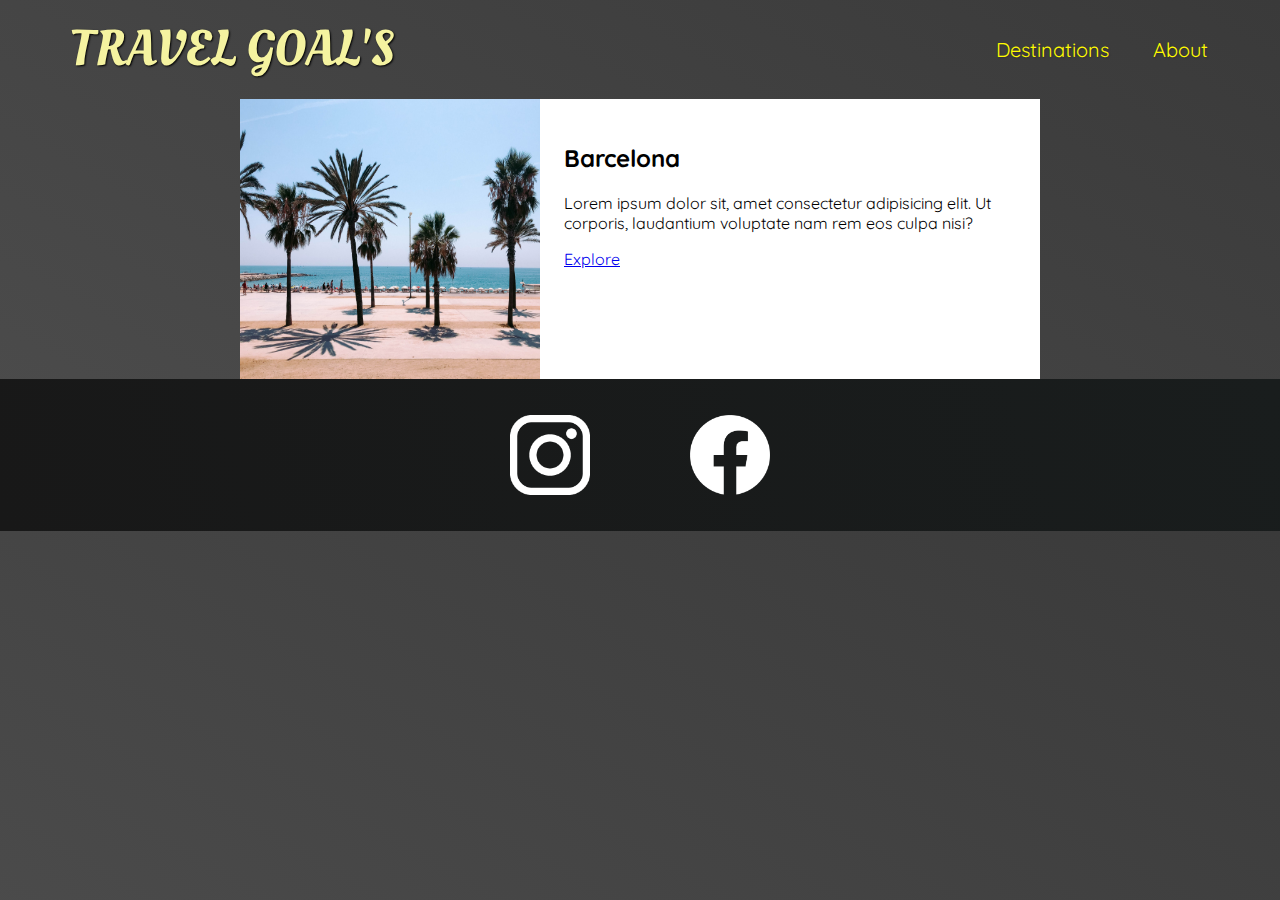
==== places.html @ c0ef7300 "Added 2nd page, first card layout" ====
<!DOCTYPE html>
<html lang="en">
  <head>
    <meta charset="UTF-8" />
    <meta http-equiv="X-UA-Compatible" content="IE=edge" />
    <meta name="viewport" content="width=device-width, initial-scale=1.0" />
    <title>Travel Page</title>
    <link rel="stylesheet" href="shared.css" />
    <link rel="stylesheet" href="places.css" />
    <link
      href="https://fonts.googleapis.com/css2?family=Raleway:wght@700&family=Oleo+Script:wght@700&family=Quicksand:wght@300;500;700&display=swap"
      rel="stylesheet"
    />
  </head>
  <body>
    <header id="container">
      <div>
        <a id="page-logo" href="index.html">Travel Goal's</a>
      </div>
      <nav>
        <ul>
          <li><a href="places.html">Destinations</a></li>
          <li><a href="">About</a></li>
        </ul>
      </nav>
    </header>
    <main>
      <ul>
        <li>
          <img src="images/cities/barcelona.jpg" alt="City of Barcelona" />
          <div class="item-content">
            <h2>Barcelona</h2>
            <p>
              Lorem ipsum dolor sit, amet consectetur adipisicing elit. Ut corporis, laudantium voluptate nam rem eos
              culpa nisi?
            </p>
            <div class="actions">
              <a href="https://en.wikipedia.org/wiki/Barcelona">Explore</a>
            </div>
          </div>
        </li>
      </ul>
    </main>
    <footer>
      <ul>
        <li>
          <a href="https://www.instagram.com"><img src="images/icons/insta.png" alt="Instagram Logo" /></a>
        </li>
        <li>
          <a href="https://www.facebook.com"><img src="images/icons/facebook.png" alt="Facebook Logo" /></a>
        </li>
      </ul>
    </footer>
  </body>
</html>
---- shared.css ----
body {
  font-family: 'Quicksand', sans-serif;
  margin: 0;
}

#page-logo {
  padding: 10px;
  font-family: 'Oleo Script', sans-serif;
  color: rgb(245, 243, 160);
  font-size: 50px;
  text-decoration: none;
  text-transform: uppercase;
  text-shadow: 1px 1px 2px rgb(0, 0, 0);
}

header ul {
  display: flex;
}

ul {
  list-style: none;
  margin: 0;
  padding: 0;
}

header li {
  margin-left: 20px;
}

header {
  display: flex;
  justify-content: space-between;
  align-items: center;
  padding: 15px 60px;
  position: absolute;
  width: 100%;
  box-sizing: border-box;
}

header a {
  color: rgb(255, 251, 0);
  text-decoration: none;
  font-size: 20px;
  padding: 12px;
  text-shadow: 1px 1px 2px rgba(0, 0, 0, 0.2);
  border-radius: 6px;
}

header a:hover {
  color: rgb(77, 77, 77);
  background-color: rgb(255, 251, 0);
}

footer {
  background: linear-gradient(70deg, rgb(24, 24, 24), rgb(25, 29, 29));
  padding: 36px 0;
}

footer ul {
  display: flex;
  justify-content: center;
}

footer li {
  width: 80px;
  height: 80px;
  margin: 0 50px;
}

footer img {
  width: 100%;
  height: 100%;
}
---- places.css ----
body {
  background: linear-gradient(30deg, rgb(77, 77, 77), rgb(58, 58, 58));
}

header {
  position: static;
}

main ul {
  width: 800px;
  margin: 0 auto;
}

main li {
  display: flex;
  background-color: white;
}

main li img {
  width: 300px;
  height: 280px;
}

.item-content {
  padding: 24px;
}
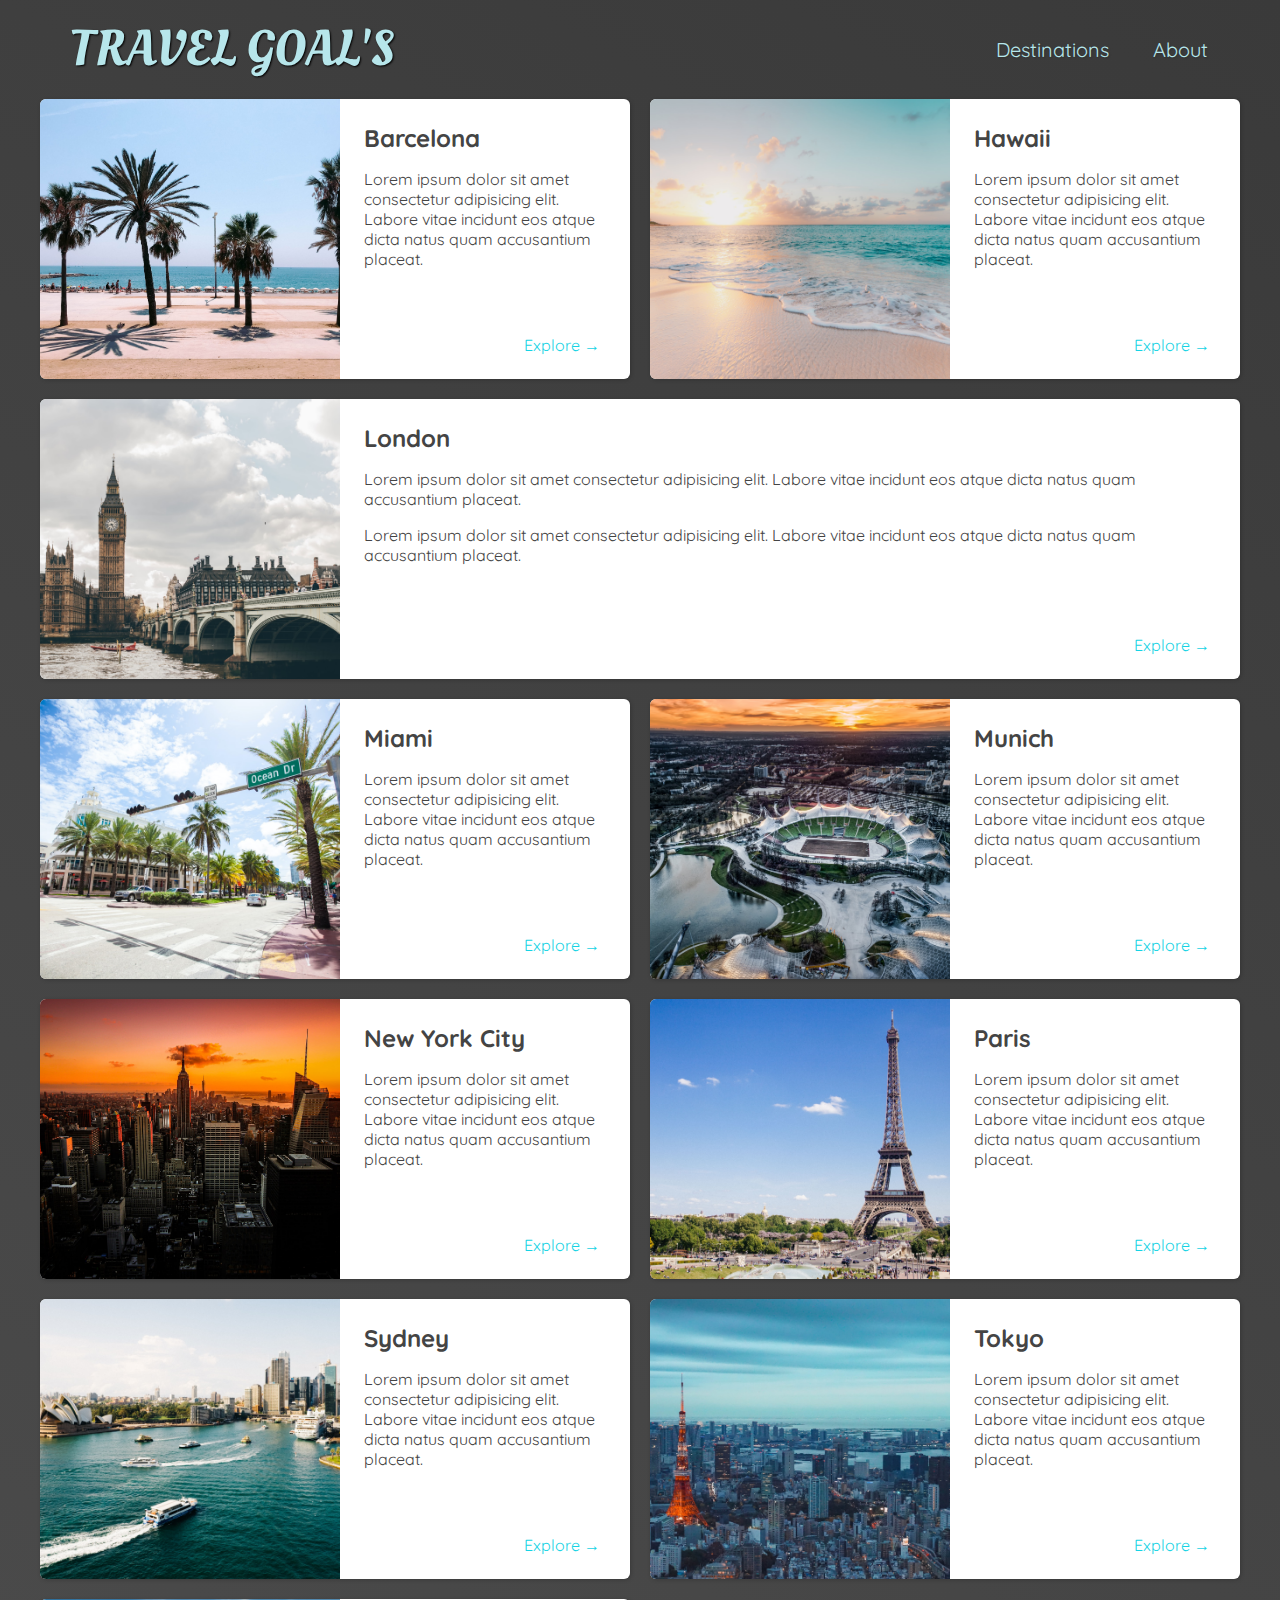
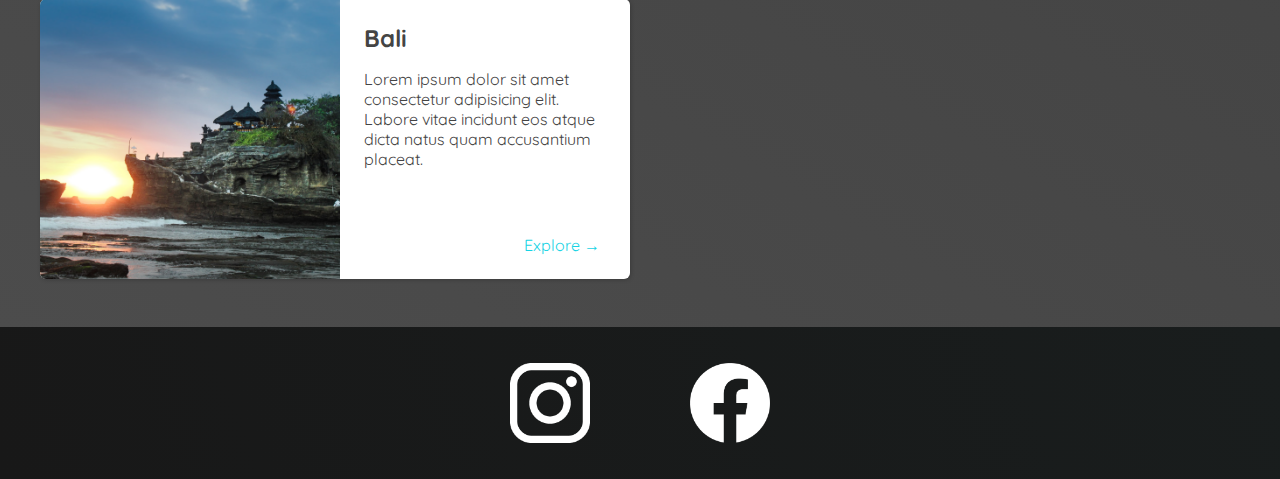
==== commit 94c3b416: "Finished layout lesson" ====
--- a/places.html
+++ b/places.html
@@ -29,13 +29,156 @@
         <li>
           <img src="images/cities/barcelona.jpg" alt="City of Barcelona" />
           <div class="item-content">
-            <h2>Barcelona</h2>
-            <p>
-              Lorem ipsum dolor sit, amet consectetur adipisicing elit. Ut corporis, laudantium voluptate nam rem eos
-              culpa nisi?
-            </p>
+            <div>
+              <h2>Barcelona</h2>
+              <p>
+                Lorem ipsum dolor sit amet consectetur adipisicing elit. Labore
+                vitae incidunt eos atque dicta natus quam accusantium placeat.
+              </p>
+            </div>
             <div class="actions">
-              <a href="https://en.wikipedia.org/wiki/Barcelona">Explore</a>
+              <a href="https://en.wikipedia.org/wiki/Barcelona">Explore &#x2192</a>
+            </div>
+          </div>
+        </li>
+        <li>
+          <img src="images/cities/hawaii.jpg" alt="Hawaii beach" />
+          <div class="item-content">
+            <div>
+              <h2>Hawaii</h2>
+              <p>
+                Lorem ipsum dolor sit amet consectetur adipisicing elit. Labore
+                vitae incidunt eos atque dicta natus quam accusantium placeat.
+              </p>
+            </div>
+            <div class="actions">
+              <a href="hhttps://en.wikipedia.org/wiki/Hawaii">Explore &#x2192</a>
+            </div>
+          </div>
+        </li>
+        <li>
+          <img src="images/cities/london.jpg" alt="London city" />
+          <div class="item-content">
+            <div>
+              <h2>London</h2>
+              <p>
+                Lorem ipsum dolor sit amet consectetur adipisicing elit. Labore
+                vitae incidunt eos atque dicta natus quam accusantium placeat.
+              </p>
+              <p>
+                Lorem ipsum dolor sit amet consectetur adipisicing elit. Labore
+                vitae incidunt eos atque dicta natus quam accusantium placeat.
+              </p>
+            </div>
+            <div class="actions">
+              <a href="https://en.wikipedia.org/wiki/London">Explore &#x2192</a>
+            </div>
+          </div>
+        </li>
+        <li>
+          <img src="images/cities/miami.jpg" alt="Miami streets" />
+          <div class="item-content">
+            <div>
+              <h2>Miami</h2>
+              <p>
+                Lorem ipsum dolor sit amet consectetur adipisicing elit. Labore
+                vitae incidunt eos atque dicta natus quam accusantium placeat.
+              </p>
+            </div>
+            <div class="actions">
+              <a href="https://en.wikipedia.org/wiki/Miami">Explore &#x2192</a>
+            </div>
+          </div>
+        </li>
+        <li>
+          <img src="images/cities/munich.jpg" alt="Munich football stadium" />
+          <div class="item-content">
+            <div>
+              <h2>Munich</h2>
+              <p>
+                Lorem ipsum dolor sit amet consectetur adipisicing elit. Labore
+                vitae incidunt eos atque dicta natus quam accusantium placeat.
+              </p>
+            </div>
+            <div class="actions">
+              <a href="https://en.wikipedia.org/wiki/Munich">Explore &#x2192</a>
+            </div>
+          </div>
+        </li>
+        <li>
+          <img src="images/cities/new-york-city.jpg" alt="New York City skyline" />
+          <div class="item-content">
+            <div>
+              <h2>New York City</h2>
+              <p>
+                Lorem ipsum dolor sit amet consectetur adipisicing elit. Labore
+                vitae incidunt eos atque dicta natus quam accusantium placeat.
+              </p>
+            </div>
+            <div class="actions">
+              <a href="https://en.wikipedia.org/wiki/New_York_City"
+                >Explore &#x2192</a
+              >
+            </div>
+          </div>
+        </li>
+        <li>
+          <img src="images/cities/paris.jpg" alt="Paris city" />
+          <div class="item-content">
+            <div>
+              <h2>Paris</h2>
+              <p>
+                Lorem ipsum dolor sit amet consectetur adipisicing elit. Labore
+                vitae incidunt eos atque dicta natus quam accusantium placeat.
+              </p>
+            </div>
+            <div class="actions">
+              <a href="https://en.wikipedia.org/wiki/Paris">Explore &#x2192</a>
+            </div>
+          </div>
+        </li>
+        <li>
+          <img src="images/cities/sydney.jpg" alt="Sydney beach" />
+          <div class="item-content">
+            <div>
+              <h2>Sydney</h2>
+              <p>
+                Lorem ipsum dolor sit amet consectetur adipisicing elit. Labore
+                vitae incidunt eos atque dicta natus quam accusantium placeat.
+              </p>
+            </div>
+            <div class="actions">
+              <a href="https://en.wikipedia.org/wiki/Sydney">Explore &#x2192</a>
+            </div>
+          </div>
+        </li>
+        <li>
+          <img src="images/cities/tokyo.jpg" alt="Tokyo skyline" />
+          <div class="item-content">
+            <div>
+              <h2>Tokyo</h2>
+              <p>
+                Lorem ipsum dolor sit amet consectetur adipisicing elit. Labore
+                vitae incidunt eos atque dicta natus quam accusantium placeat.
+              </p>
+            </div>
+            <div class="actions">
+              <a href="https://en.wikipedia.org/wiki/Tokyo">Explore &#x2192</a>
+            </div>
+          </div>
+        </li>
+        <li>
+          <img src="images/cities/bali.jpg" alt="Bali beach" />
+          <div class="item-content">
+            <div>
+              <h2>Bali</h2>
+              <p>
+                Lorem ipsum dolor sit amet consectetur adipisicing elit. Labore
+                vitae incidunt eos atque dicta natus quam accusantium placeat.
+              </p>
+            </div>
+            <div class="actions">
+              <a href="https://en.wikipedia.org/wiki/Bali">Explore &#x2192</a>
             </div>
           </div>
         </li>
--- a/shared.css
+++ b/shared.css
@@ -46,7 +46,7 @@
   border-radius: 6px;
 }
 
-header a:hover {
+header nav a:hover {
   color: rgb(77, 77, 77);
   background-color: rgb(255, 251, 0);
 }
--- a/places.css
+++ b/places.css
@@ -1,26 +1,73 @@
 body {
   background: linear-gradient(30deg, rgb(77, 77, 77), rgb(58, 58, 58));
+  color: rgb(68, 68, 68);
+}
+
+#page-logo {
+  color: rgb(183, 230, 235);
 }
 
 header {
   position: static;
 }
 
+header a {
+  color: rgb(183, 230, 235);
+}
+
+header nav a:hover {
+  background-color: rgb(183, 230, 235);
+  color: rgb(59, 59, 59);
+}
+
 main ul {
-  width: 800px;
-  margin: 0 auto;
+  width: 1200px;
+  margin: 0 auto 48px auto;
+  display: grid;
+  grid-template-columns: 1fr 1fr;
+  gap: 20px 20px;
+}
+
+li:nth-of-type(3) {
+  grid-column: 1 / 3;
 }
 
 main li {
   display: flex;
   background-color: white;
+  box-shadow: 1px 1px 4px rgba(0, 0, 0, 0.2);
+  border-radius: 6px;
+  overflow: hidden;
 }
 
 main li img {
   width: 300px;
   height: 280px;
+  object-fit: cover;
 }
 
 .item-content {
   padding: 24px;
+  display: flex;
+  flex-direction: column;
+  justify-content: space-between;
 }
+
+.item-content h2 {
+  margin: 0;
+}
+
+.actions {
+  text-align: right;
+}
+
+.actions a {
+  color: rgb(22, 211, 228);
+  text-decoration: none;
+  border-radius: 5px;
+  padding: 6px;
+}
+
+.actions a:hover {
+  background-color: rgb(235, 253, 255);
+}
